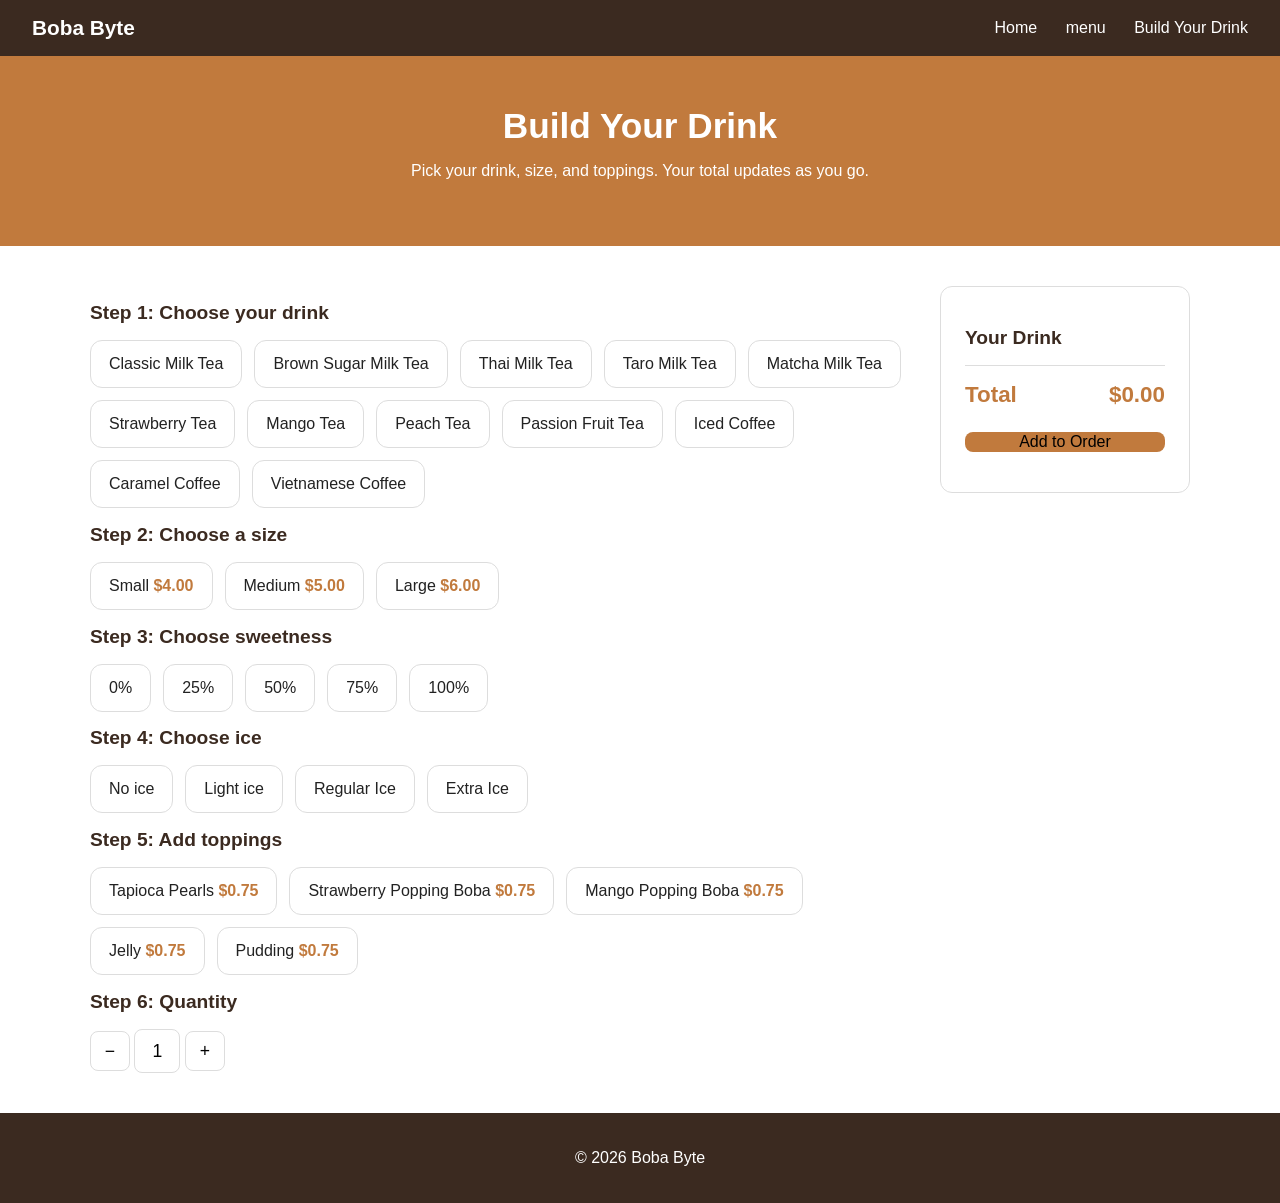
==== build.html @ d5770d62 "Fix HTML and JavaScript syntax errors in build.html" ====
<!DOCTYPE html>
<html lang="en">
<head>
    <meta charset="UTF-8">
    <meta name="viewport" content="width=device-width, initial-scale=1">
    <title>Build Your Drink | Boba Byte </title>
    <style>
        body { margin: 0; font-family: Arial, sans-serif; color: #222; }

        nav { display: flex; align-items: center; justify-content: space-between; padding: 16px 32px; background: #3b2a20; color: white;}
        nav .logo {font-size: 1.3rem; font-weight: bold;}
        nav a { color: white; text-decoration: none; margin-left: 24px; }
        nav a:hover { text-decoration: underline; }

        .banner { background: #c17a3d; color: white; text-align: center; padding: 50px 20px; }
        .banner h1 {font-size: 2.2rem; margin: 0 0 8px; }


        .builder { display: flex; gap: 32px; max-width: 1100px; margin: 0 auto; padding: 40px 20px; align-items: flex-start; }
        .steps { flex: 1; }
        h2 { color: #3b2a20; font-size: 1.2rem ; }

        /* These cards have the same hover effect as the drink cards */

        .options { display: flex; flex-wrap: wrap; gap:12px; }
        .options input { position: absolute; opacity: 0; }
        .option { display: block; padding: 14px 18px; border: 1px solid #ddd; border-radius: 12px; cursor: pointer;
            transition: transform 0.15s ease, box-shadow 0.15s ease; }
        .options input { position: absolute; opacity: 0; }
        .option:hover { transform: scale(1.05); box-shadow: 0 6px 16px rgba(0,0,0,0.15) }
        .options input:checked + .option { outline: 2px solid #3b2a3b; }
        .price { color: #c17a3d; font-weight: bold;}

        .stepper button, .stepper input { width: 40px; height: 40px; font-size: 1.1rem; text-align: center;
            border: 1px solid #ddd; border-radius: 8px; background: white; }

        .summary { width: 200px; position: sticky; top: 20px; padding: 24px; border: 1px solid #ddd; border-radius: 12px; }
        .summary p {display: flex; justify-content: space-between; gap: 12px; margin: 8px 0; }
        .total { border-top: 1px solid#ddd; padding-top: 16px; font-size:  1.4rem; font-weight: bold; color: #c17a3d }
        .summary button { width: 100%; margin-top: 16px; font-size: 1rem; border: none;
            border-radius: 8px; background: #c17a3d; }
        

        footer {background: #3b2a20; color: white; text-align: center; padding: 20px; }
        @media (max-width: 800px) { 
            .builder { flex-direction: column; }
            .summary {width: auto; position: static; align-self: stretch}
        }

    
     </style>

    </head>

<body> 


    <nav>
        <div class="logo">Boba Byte </div>

        <div> 
            <a href="index.html">Home</a>
            <a href="menu.html">menu</a>
            <a href="build.html">Build Your Drink</a>

        
        </div>
     </nav>

    <section class="banner">
        <h1>Build Your Drink</h1>
        <p>Pick your drink, size, and toppings. Your total updates as you go.</p>
    </section>

    <main class="builder">
        <div class="steps">
             <h2>Step 1: Choose your drink</h2>   <div class="options" id="drink"></div>
             <h2>Step 2: Choose a size</h2>       <div class="options" id="size"></div>
             <h2>Step 3: Choose sweetness</h2>    <div class="options" id="sweetness"></div>
             <h2>Step 4: Choose ice</h2>          <div class="options" id="ice"></div>
             <h2>Step 5: Add toppings</h2>        <div class="options" id="topping"></div>
             <h2>Step 6: Quantity</h2>
             <div class="stepper">
                <button id="minus" aria-label="Decrease quatity">&minus;</button>
                <input id="qty" value="1" aria-label="Quantity">
                <button id="plus" aria-label="Increase quantity">+</button>
             </div>
         
        </div>


        <aside class="summary">
            <h2>Your Drink</h2>
            <div id="details"></div>
            <p class="total"><span>Total</span><span id="total">$0.00</span></p>
            <button id="add">Add to Order</button>
            <p id="message" role="status"></p>
        </aside>
    </main>


    <footer><p>&copy; 2026 Boba Byte </p></footer>

    <script>
        //All of the available choices that are stored here. If a selected option doesn't change the price it will be 0
        const choices= {
            drink: ["Classic Milk Tea", "Brown Sugar Milk Tea", "Thai Milk Tea", "Taro Milk Tea", "Matcha Milk Tea",
              "Strawberry Tea", "Mango Tea", "Peach Tea", "Passion Fruit Tea", "Iced Coffee",
              "Caramel Coffee", "Vietnamese Coffee"].map(name => [name, 0]),
            size: [["Small", 4.00], ["Medium", 5.00],["Large", 6.00]],
            sweetness: ["0%", "25%", "50%", "75%", "100%"].map(name => [name, 0]),
            ice: ["No ice", "Light ice", "Regular Ice", "Extra Ice"].map(name => [name,0]),
            topping: [["Tapioca Pearls", 0.75], ["Strawberry Popping Boba",0.75], ["Mango Popping Boba", 0.75], ["Jelly", 0.75], ["Pudding", 0.75]]

            
        };
        const defaults = ["Small", "100%", "Regular Ice"];

        // Build the options cards, topping use checkboxes, everything else uses radio buttons.
        for (const group in choices) {
            const type = group === "topping" ? "checkbox" : "";
            let html = "";
            for (const[name, price] of choices[group]) {
                const checked = defaults.includes(name) ? "checked" : "";
                let label = name;
                if (group === "size") label += ` <span class="price">$${price.toFixed(2)}</span>`;
                if (group === "topping") label += ` <span class="price">$${price.toFixed(2)}</span>`;
                html += ` <label><input type="${type}" name="${group}" value="${name}" data-price="${price}" ${checked}> <span class="option">${label}</span></label>`;
                                
            
            }
            document.getElementById(group).innerHTML =html;
        }

        const qtyBox = document.getElementById("qty");
        const message = document.getElementById("message");


        // Check the quantity before you use it: whole number from 1 to 20, otherwise change it
        function getQty() {
            let qty = parseInt(qtyBox.value);
            if (isNaN(qty) || qty < 1) qty = 1;
            if (qty > 20) qty = 20;
            qtyBox.value = qty;
            return qty;
        }

        function picked(group) {
            return [...document.querySelectorAll(`input[name="${group}"]:checked`)];
        }


        // This recalculates the price and updates the summary box
        function update() {
            const size = picked("size")[0];
            const toppings = picked("topping");
            const qty = getQty();

            let each = Number(size.dataset.price);
            toppings.forEach(t => each += Number(t.dataset.price));

            const rows = [
                ["Drink", picked("drink")[0]?.value || "Not chosen"],
                ["Size", size.value],
                ["Sweetness", picked("sweetness")[0].value],
                ["Ice", picked("ice")[0].value],
                ["Topping", toppings.map(t => t.value).join(", ") || "None"],
                ["Price each", "$" + each.toFixed(2)],
                ["Quantity", qty]

        ];

        document.getElementById("details").innerHTML =
          rows.map(([label, value]) => `<p><span>${label}</span><span>${value}</span></p>`).join("");
        document.getElementById("total").textContent = "$" + (each * qty).toFixed(2);
        message.textContent = "";
    }


    document.querySelectorAll(".options input").forEach(input => input.addEventListener("change", update));
    qtyBox.addEventListener("change", update);
    document.getElementById("minus").onclick = () => { qtyBox.value = getQty() - 1; update(); };
    document.getElementById("plus").onclick = () => { qtyBox.value = getQty() + 1; update(); };

    document.getElementById("add").onclick = () => {
        const drink = picked("drink")[0];
        message.style.color = drink ? "#2e7d32" : "#b3261e"
        message.textContent = drink
          ? `Added ${getQty()} ${drink.value} to your order (${document.getElementById("total").textContent})`
          : "Choose a drink is Step 1 before adding to your order.";

     };

     update();
    
    </script>
</body>
</html>
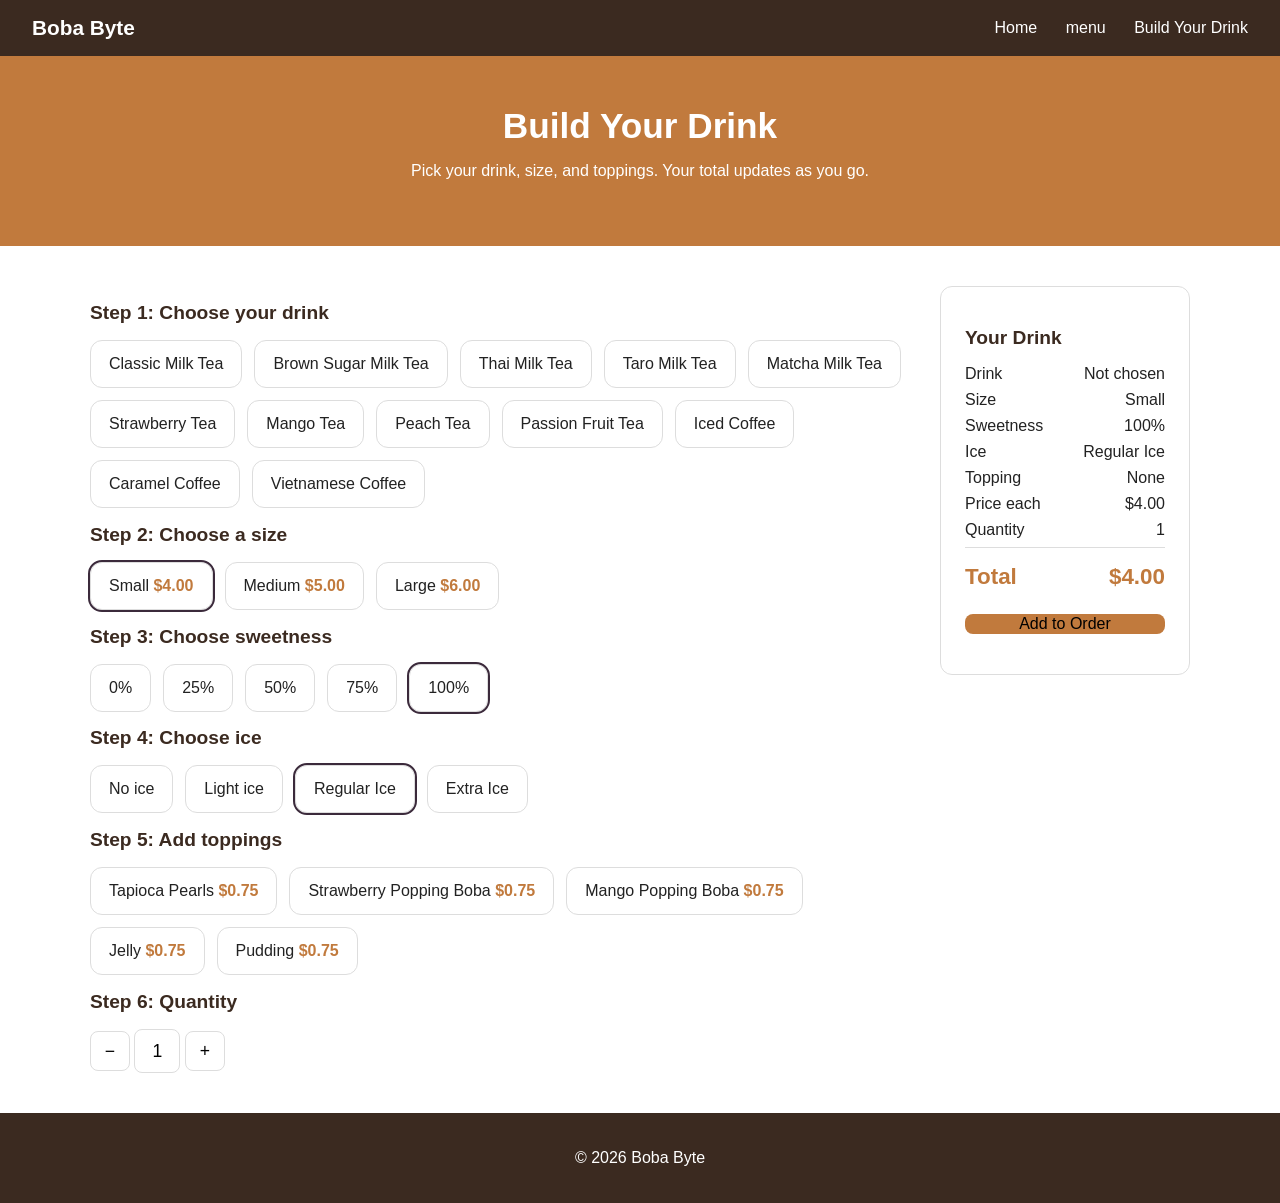
==== commit a975421c: "Change default input type for toppings to radio" ====
--- a/build.html
+++ b/build.html
@@ -118,7 +118,7 @@
 
         // Build the options cards, topping use checkboxes, everything else uses radio buttons.
         for (const group in choices) {
-            const type = group === "topping" ? "checkbox" : "";
+            const type = group === "topping" ? "checkbox" : "radio";
             let html = "";
             for (const[name, price] of choices[group]) {
                 const checked = defaults.includes(name) ? "checked" : "";
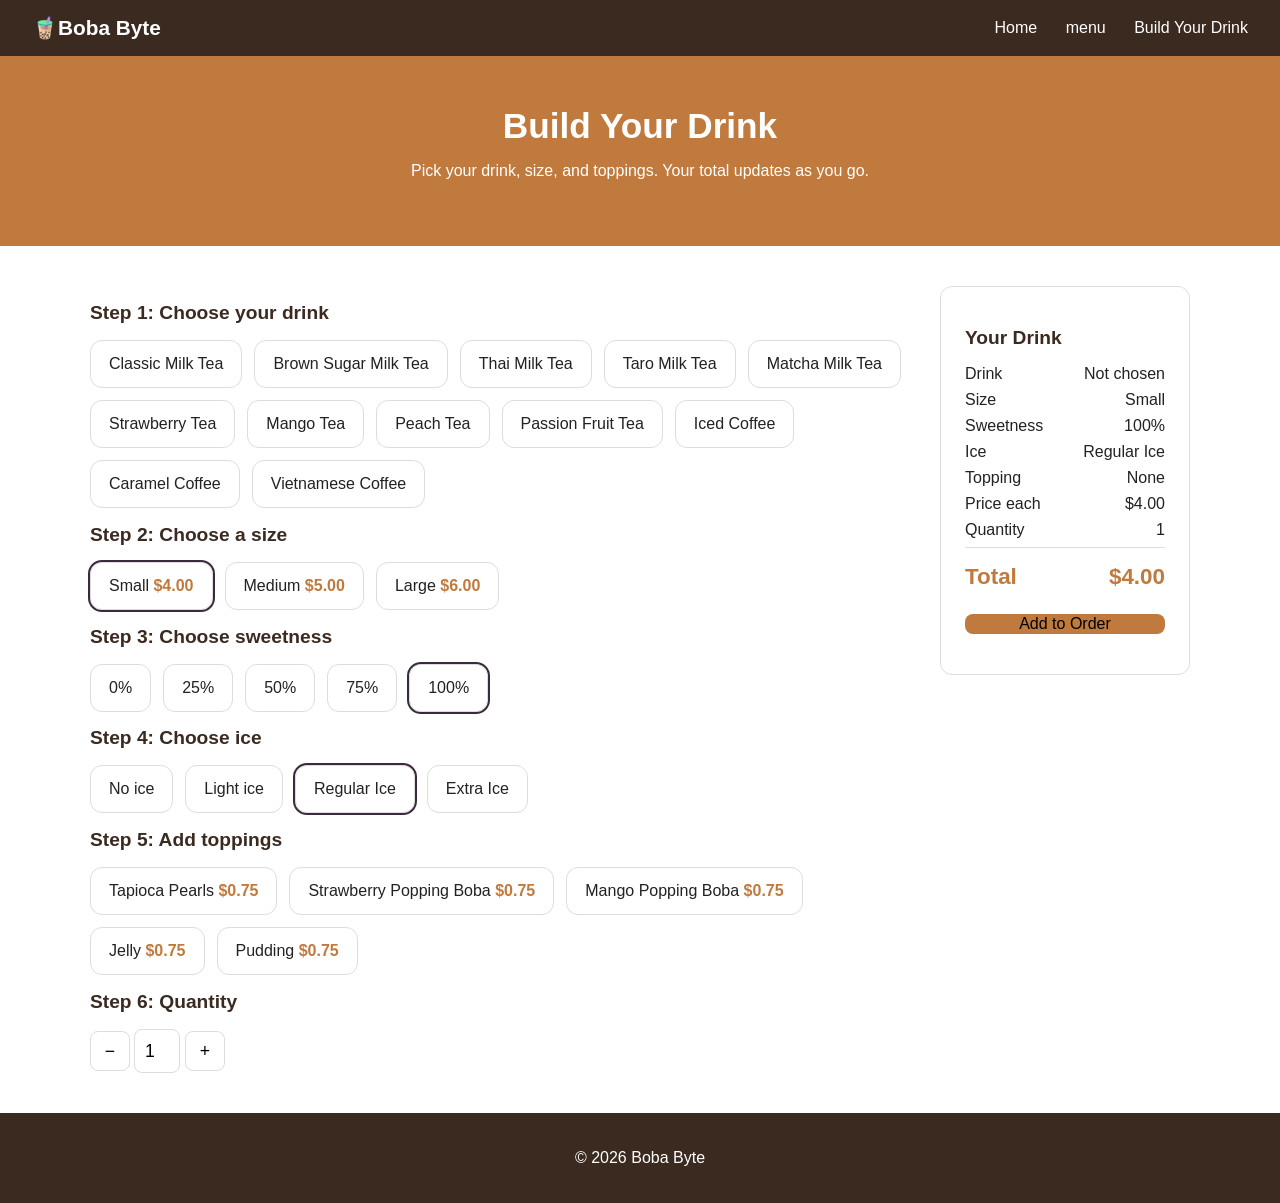
==== commit c9b71c99: "Update build.html" ====
--- a/build.html
+++ b/build.html
@@ -56,7 +56,7 @@
 
 
     <nav>
-        <div class="logo">Boba Byte </div>
+        <div class="logo">🧋Boba Byte </div>
 
         <div> 
             <a href="index.html">Home</a>
@@ -82,7 +82,7 @@
              <h2>Step 6: Quantity</h2>
              <div class="stepper">
                 <button id="minus" aria-label="Decrease quatity">&minus;</button>
-                <input id="qty" value="1" aria-label="Quantity">
+                <input id="qty" type="number" min="1" max="20" value="1" aria-label="Quantity">
                 <button id="plus" aria-label="Increase quantity">+</button>
              </div>
          
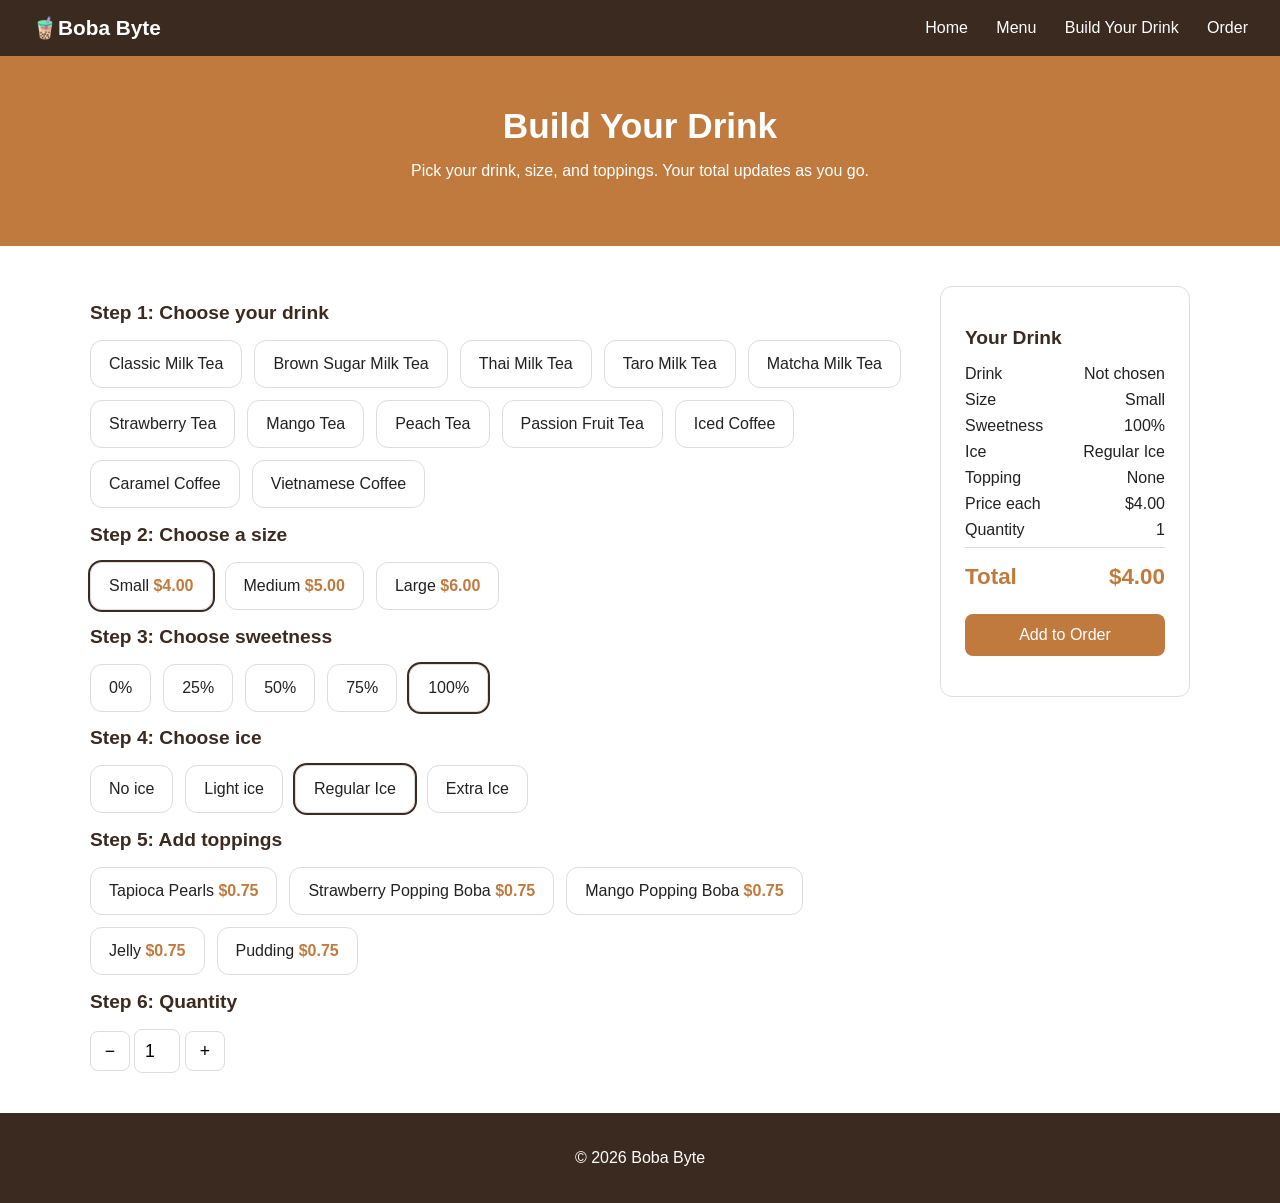
==== commit 5f4ce041: "Update build.html" ====
--- a/build.html
+++ b/build.html
@@ -26,9 +26,8 @@
         .options input { position: absolute; opacity: 0; }
         .option { display: block; padding: 14px 18px; border: 1px solid #ddd; border-radius: 12px; cursor: pointer;
             transition: transform 0.15s ease, box-shadow 0.15s ease; }
-        .options input { position: absolute; opacity: 0; }
         .option:hover { transform: scale(1.05); box-shadow: 0 6px 16px rgba(0,0,0,0.15) }
-        .options input:checked + .option { outline: 2px solid #3b2a3b; }
+        .options input:checked + .option { outline: 2px solid #3b2a20; }
         .price { color: #c17a3d; font-weight: bold;}
 
         .stepper button, .stepper input { width: 40px; height: 40px; font-size: 1.1rem; text-align: center;
@@ -36,9 +35,9 @@
 
         .summary { width: 200px; position: sticky; top: 20px; padding: 24px; border: 1px solid #ddd; border-radius: 12px; }
         .summary p {display: flex; justify-content: space-between; gap: 12px; margin: 8px 0; }
-        .total { border-top: 1px solid#ddd; padding-top: 16px; font-size:  1.4rem; font-weight: bold; color: #c17a3d }
+        .total { border-top: 1px solid #ddd; padding-top: 16px; font-size:  1.4rem; font-weight: bold; color: #c17a3d }
         .summary button { width: 100%; margin-top: 16px; font-size: 1rem; border: none;
-            border-radius: 8px; background: #c17a3d; }
+            border-radius: 8px; background: #c17a3d; color: white; padding: 12px; cursor: pointer; }
         
 
         footer {background: #3b2a20; color: white; text-align: center; padding: 20px; }
@@ -60,8 +59,9 @@
 
         <div> 
             <a href="index.html">Home</a>
-            <a href="menu.html">menu</a>
+            <a href="menu.html">Menu</a>
             <a href="build.html">Build Your Drink</a>
+            <a href="order.html">Order</a>
 
         
         </div>
@@ -81,7 +81,7 @@
              <h2>Step 5: Add toppings</h2>        <div class="options" id="topping"></div>
              <h2>Step 6: Quantity</h2>
              <div class="stepper">
-                <button id="minus" aria-label="Decrease quatity">&minus;</button>
+                <button id="minus" aria-label="Decrease quantity">&minus;</button>
                 <input id="qty" type="number" min="1" max="20" value="1" aria-label="Quantity">
                 <button id="plus" aria-label="Increase quantity">+</button>
              </div>
@@ -97,7 +97,7 @@
             <p id="message" role="status"></p>
         </aside>
     </main>
-
+    
 
     <footer><p>&copy; 2026 Boba Byte </p></footer>
 
@@ -148,6 +148,14 @@
         function picked(group) {
             return [...document.querySelectorAll(`input[name="${group}"]:checked`)];
         }
+        
+        function priceEach() {
+            const drink = picked("drink")[0];
+            let each = drink ? Number(drink.dataset.price) : 0;
+            each += Number(picked("size")[0].dataset.price);
+            picked("topping").forEach(t => each += Number(t.dataset.price));
+            return each;
+        }
 
 
         // This recalculates the price and updates the summary box
@@ -156,9 +164,7 @@
             const toppings = picked("topping");
             const qty = getQty();
 
-            let each = Number(size.dataset.price);
-            toppings.forEach(t => each += Number(t.dataset.price));
-
+            const each = priceEach();
             const rows = [
                 ["Drink", picked("drink")[0]?.value || "Not chosen"],
                 ["Size", size.value],
@@ -184,13 +190,26 @@
 
     document.getElementById("add").onclick = () => {
         const drink = picked("drink")[0];
-        message.style.color = drink ? "#2e7d32" : "#b3261e"
-        message.textContent = drink
-          ? `Added ${getQty()} ${drink.value} to your order (${document.getElementById("total").textContent})`
-          : "Choose a drink is Step 1 before adding to your order.";
-
-     };
-
+        if (!drink) {
+            message.style.color = "#b3261e";
+            message.textContent = "Choose a drink in Step 1 before adding to your order.";
+            return;
+        }
+        const item = {
+            drink: drink.value,
+            size: picked("size")[0].value,
+            sweetness: picked("sweetness")[0].value,
+            ice: picked("ice")[0].value,
+            toppings: picked("topping").map(t => t.value),
+            quantity: getQty(),
+            price: priceEach()
+        };
+        const order = JSON.parse(localStorage.getItem("order")) || [];
+        order.push(item);
+        localStorage.setItem("order", JSON.stringify(order));
+        message.style.color = "#2e7d32";
+        message.textContent= `Added ${item.quantity} ${item.drink} to your order (${document.getElementById("total").textContent})`;
+    };
      update();
     
     </script>
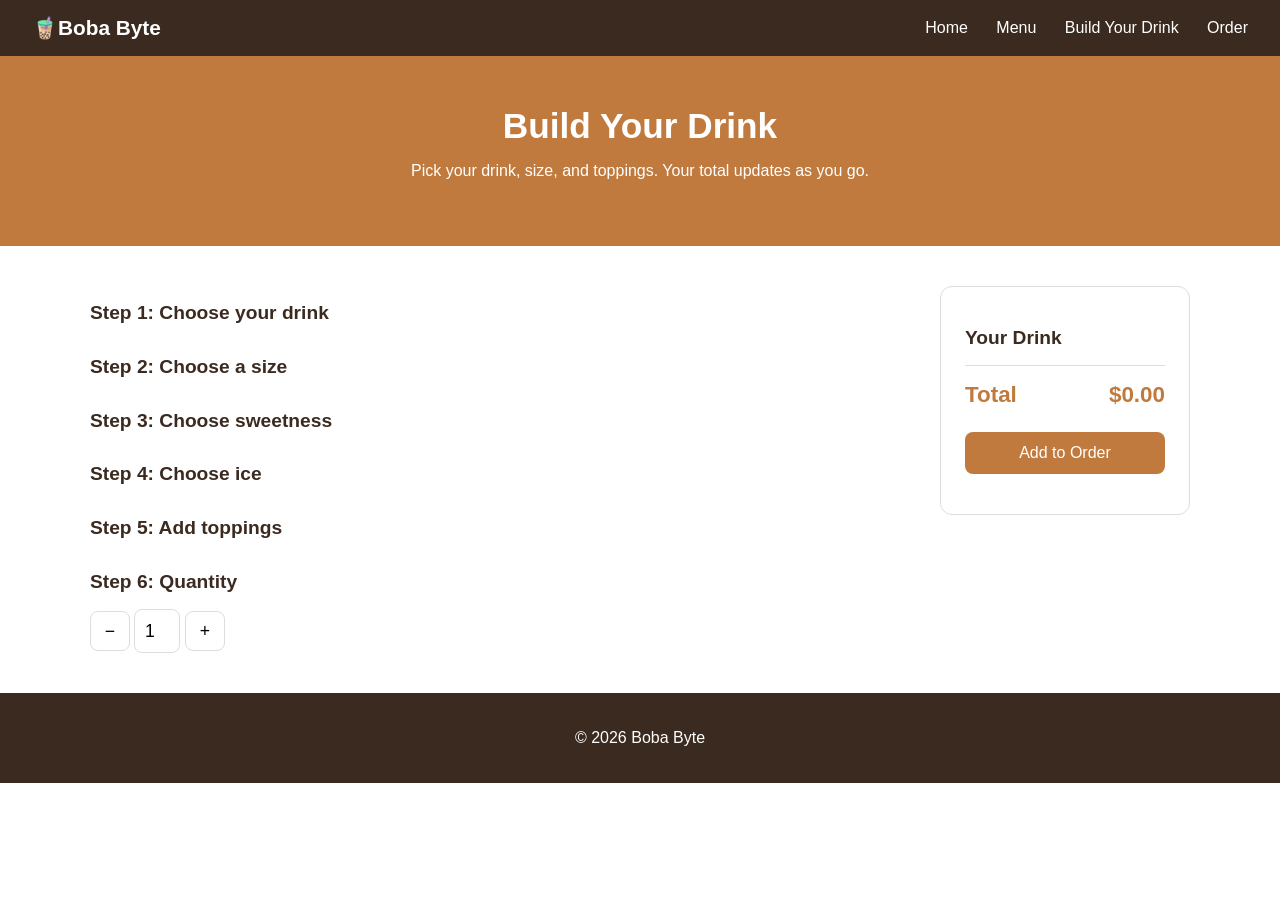
==== commit 2ec8d75c: "Refactor drink options and enhance styles Updated drink options and prices in the JavaScript section" ====
--- a/build.html
+++ b/build.html
@@ -4,16 +4,10 @@
     <meta charset="UTF-8">
     <meta name="viewport" content="width=device-width, initial-scale=1">
     <title>Build Your Drink | Boba Byte </title>
+    <link rel="stylesheet" href="style.css">
     <style>
-        body { margin: 0; font-family: Arial, sans-serif; color: #222; }
-
-        nav { display: flex; align-items: center; justify-content: space-between; padding: 16px 32px; background: #3b2a20; color: white;}
-        nav .logo {font-size: 1.3rem; font-weight: bold;}
-        nav a { color: white; text-decoration: none; margin-left: 24px; }
-        nav a:hover { text-decoration: underline; }
-
-        .banner { background: #c17a3d; color: white; text-align: center; padding: 50px 20px; }
-        .banner h1 {font-size: 2.2rem; margin: 0 0 8px; }
+      .banner {padding: 50px 20px; }
+      .banner h1 {font-size: 2.2rem; margin: 0 0 8px; }
 
 
         .builder { display: flex; gap: 32px; max-width: 1100px; margin: 0 auto; padding: 40px 20px; align-items: flex-start; }
@@ -39,7 +33,6 @@
         .summary button { width: 100%; margin-top: 16px; font-size: 1rem; border: none;
             border-radius: 8px; background: #c17a3d; color: white; padding: 12px; cursor: pointer; }
         
-
         footer {background: #3b2a20; color: white; text-align: center; padding: 20px; }
         @media (max-width: 800px) { 
             .builder { flex-direction: column; }
@@ -104,15 +97,15 @@
     <script>
         //All of the available choices that are stored here. If a selected option doesn't change the price it will be 0
         const choices= {
-            drink: ["Classic Milk Tea", "Brown Sugar Milk Tea", "Thai Milk Tea", "Taro Milk Tea", "Matcha Milk Tea",
-              "Strawberry Tea", "Mango Tea", "Peach Tea", "Passion Fruit Tea", "Iced Coffee",
-              "Caramel Coffee", "Vietnamese Coffee"].map(name => [name, 0]),
-            size: [["Small", 4.00], ["Medium", 5.00],["Large", 6.00]],
+            drink: [["Classic Milk Tea", 4.50],  ["Brown Sugar Milk Tea", 5.50] ["Thai Milk Tea", 5.00] ["Taro Milk Tea", 5.25],  ["Matcha Milk Tea", 5.50]
+              ["Strawberry Tea", 4.75] ["Mango Tea", 4.75] ["Peach Tea", 4.50] ["Passion Fruit Tea", 5.00] ["Iced Coffee", 4.00],
+              ["Caramel Coffee", 4.75] ["Vietnamese Coffee", 5.25].map(name => [name, 0]),
+            size: [["Small", 0], ["Medium", .50],["Large", 1.00]],
             sweetness: ["0%", "25%", "50%", "75%", "100%"].map(name => [name, 0]),
             ice: ["No ice", "Light ice", "Regular Ice", "Extra Ice"].map(name => [name,0]),
             topping: [["Tapioca Pearls", 0.75], ["Strawberry Popping Boba",0.75], ["Mango Popping Boba", 0.75], ["Jelly", 0.75], ["Pudding", 0.75]]
 
-            
+            ["Jelly", 0.50]
         };
         const defaults = ["Small", "100%", "Regular Ice"];
 
@@ -123,8 +116,8 @@
             for (const[name, price] of choices[group]) {
                 const checked = defaults.includes(name) ? "checked" : "";
                 let label = name;
-                if (group === "size") label += ` <span class="price">$${price.toFixed(2)}</span>`;
-                if (group === "topping") label += ` <span class="price">$${price.toFixed(2)}</span>`;
+                if (group === "drink") label += ` <span class="price">$${price.toFixed(2)}</span>`;
+                if (group === "size"|| group === "topping") label += ` <span class="price">$${price.toFixed(2)}</span>`;
                 html += ` <label><input type="${type}" name="${group}" value="${name}" data-price="${price}" ${checked}> <span class="option">${label}</span></label>`;
                                 
             
@@ -134,7 +127,11 @@
 
         const qtyBox = document.getElementById("qty");
         const message = document.getElementById("message");
-
+                // If the home page sent a drink (build.html?drink=Mango Tea), select it
+        const fromHome = new URLSearchParams(window.location.search).get("drink");
+        document.querySelectorAll('input[name="drink"]').forEach(input => {
+            if (input.value === fromHome) input.checked = true;
+        });
 
         // Check the quantity before you use it: whole number from 1 to 20, otherwise change it
         function getQty() {
--- a/style.css
+++ b/style.css
@@ -0,0 +1,156 @@
+body { margin: 0; font-family: Arial, sans-serif; color: #222; }
+nav { display: flex; align-items: center; justify-content: space-between; padding: 16px 32px; background: #3b2a20; color: white;}
+nav .logo { font-size: 1.3rem; font-weight: bold; }
+nav a { color: white; text-decoration: none; margin-left: 24px; }
+nav a:hover { text-decoration: underline; }
+footer { background: #3b2a20; color: white; text-align: center; padding: 20px; }
+/* ===== Home PAGE ===== */
+.banner {
+    background: #c17a3d;
+    color: white;
+    text-align: center;
+    padding: 80px 20px;
+}
+.banner h1 {
+    font-size: 2.2rem;
+    margin-bottom: 8px;
+}
+.banner button {
+    margin-top: 20px;
+    padding: 12px 24px;
+    font-size: 1rem;
+    border: none;
+    border-radius: 8px;
+    background: white;
+    color: #c17a3d;
+    cursor: pointer;
+}
+.banner button:hover { background: #f0e6d8; } 
+    
+/* ===== ORDER PAGE ===== */
+
+/* Main checkout layout */
+.order-section,
+.pickup-section {
+    max-width: 700px;
+    margin: 30px auto;
+    padding: 25px;
+    background-color: #fff;
+    border-radius: 10px;
+    box-shadow: 0 2px 8px rgba(0, 0, 0, 0.1);
+}
+
+/* Section headings */
+.order-section h1,
+.pickup-section h2 {
+    text-align: center;
+    color: #3b2a20;
+    margin-bottom: 20px;
+}
+
+/* Order list */
+#orderList {
+    margin-bottom: 20px;
+}
+
+.order-line {
+    padding: 15px;
+    margin-bottom: 10px;
+    background-color: #f8f4f0;
+    border-radius: 6px;
+    border-bottom: 1px solid #ddd;
+}
+
+/* Order totals */
+.order-totals {
+    padding-top: 15px;
+    border-top: 2px solid #ddd;
+}
+
+.order-totals p {
+    display: flex;
+    justify-content: space-between;
+    margin: 10px 0;
+    font-size: 16px;
+}
+
+.order-totals p:last-child {
+    font-size: 20px;
+    font-weight: bold;
+    color: #3b2a20;
+}
+
+/* Pickup form */
+#pickupForm {
+    display: flex;
+    flex-direction: column;
+    gap: 15px;
+}
+
+.pickup-section .form-group {
+    display: flex;
+    flex-direction: column;
+    gap: 5px;
+}
+
+.pickup-section .form-group label {
+    font-weight: bold;
+    color: #333;
+}
+
+/* Input fields */
+.pickup-section input[type="text"],
+.pickup-section input[type="tel"],
+.pickup-section input[type="email"],
+.pickup-section input[type="datetime-local"] {
+    padding: 10px;
+    font-size: 16px;
+    border: 1px solid #ccc;
+    border-radius: 5px;
+    width: 100%;
+    box-sizing: border-box;
+}
+
+/* Highlight selected input */
+.pickup-section input:focus {
+    outline: none;
+    border-color: #8b5e3c;
+}
+
+/* Confirmation checkbox */
+.pickup-section input[type="checkbox"] {
+    margin-right: 8px;
+    cursor: pointer;
+}
+
+.pickup-section label[for="confirmCheckbox"] {
+    display: flex;
+    align-items: center;
+    font-weight: normal;
+}
+
+/* Place Order button */
+#placeOrderBtn {
+    padding: 14px;
+    background-color: #c17a3d;
+    color: white;
+    border: none;
+    border-radius: 6px;
+    font-size: 18px;
+    font-weight: bold;
+    cursor: pointer;
+    transition: background-color 0.2s;
+}
+
+#placeOrderBtn:hover {
+    background-color: #a8652f;
+}
+
+/* Mobile responsiveness */
+@media (max-width: 600px) {
+    .order-section,
+    .pickup-section {
+        margin: 15px;
+        padding: 15px;
+    }
+}
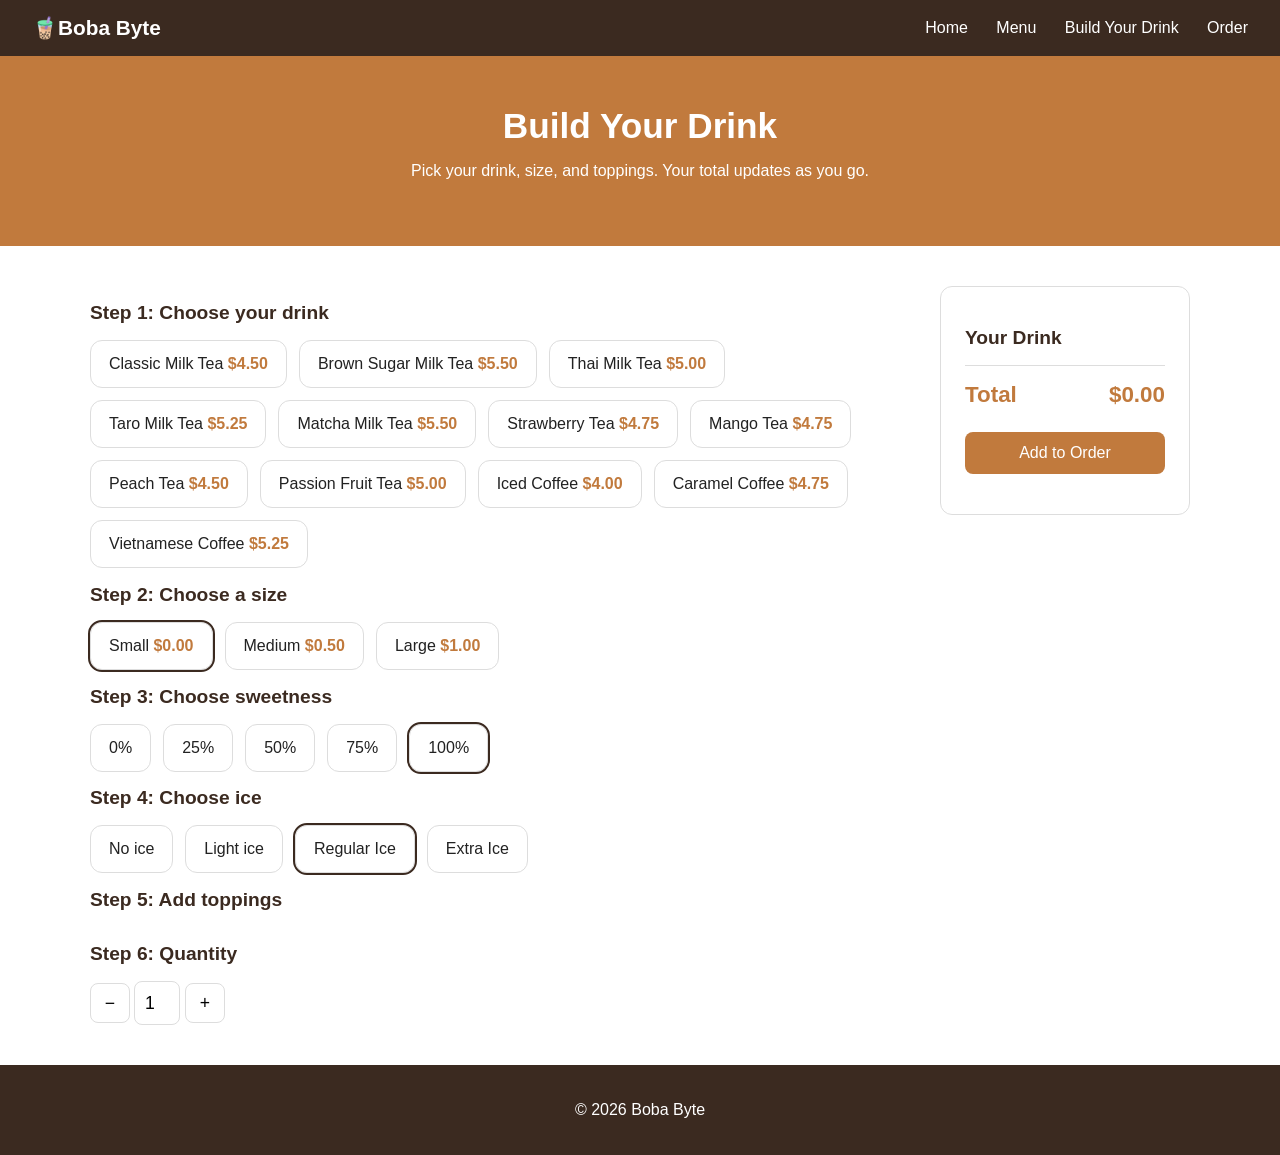
==== commit 5bbbec2e: "Fix drink options formatting in choices object" ====
--- a/build.html
+++ b/build.html
@@ -97,10 +97,11 @@
     <script>
         //All of the available choices that are stored here. If a selected option doesn't change the price it will be 0
         const choices= {
-            drink: [["Classic Milk Tea", 4.50],  ["Brown Sugar Milk Tea", 5.50] ["Thai Milk Tea", 5.00] ["Taro Milk Tea", 5.25],  ["Matcha Milk Tea", 5.50]
-              ["Strawberry Tea", 4.75] ["Mango Tea", 4.75] ["Peach Tea", 4.50] ["Passion Fruit Tea", 5.00] ["Iced Coffee", 4.00],
-              ["Caramel Coffee", 4.75] ["Vietnamese Coffee", 5.25].map(name => [name, 0]),
-            size: [["Small", 0], ["Medium", .50],["Large", 1.00]],
+                        drink: [["Classic Milk Tea", 4.50], ["Brown Sugar Milk Tea", 5.50], ["Thai Milk Tea", 5.00],
+              ["Taro Milk Tea", 5.25], ["Matcha Milk Tea", 5.50], ["Strawberry Tea", 4.75], ["Mango Tea", 4.75],
+              ["Peach Tea", 4.50], ["Passion Fruit Tea", 5.00], ["Iced Coffee", 4.00],
+              ["Caramel Coffee", 4.75], ["Vietnamese Coffee", 5.25]],
+             size: [["Small", 0], ["Medium", .50],["Large", 1.00]],
             sweetness: ["0%", "25%", "50%", "75%", "100%"].map(name => [name, 0]),
             ice: ["No ice", "Light ice", "Regular Ice", "Extra Ice"].map(name => [name,0]),
             topping: [["Tapioca Pearls", 0.75], ["Strawberry Popping Boba",0.75], ["Mango Popping Boba", 0.75], ["Jelly", 0.75], ["Pudding", 0.75]]
--- a/style.css
+++ b/style.css
@@ -54,11 +54,34 @@
 }
 
 .order-line {
+    display: flex;
+    justify-content: space-between;
+    align-items: center;
+    gap: 12px;
     padding: 15px;
     margin-bottom: 10px;
     background-color: #f8f4f0;
     border-radius: 6px;
     border-bottom: 1px solid #ddd;
+}
+
+.line-controls {
+    display: flex;
+    align-items: center;
+    gap: 8px;
+    white-space: nowrap;
+}
+
+.line-controls button {
+    padding: 4px 10px;
+    border: 1px solid #ddd;
+    border-radius: 6px;
+    background: white;
+    cursor: pointer;
+}
+
+.line-controls .remove-btn {
+    color: #b3261e;
 }
 
 /* Order totals */
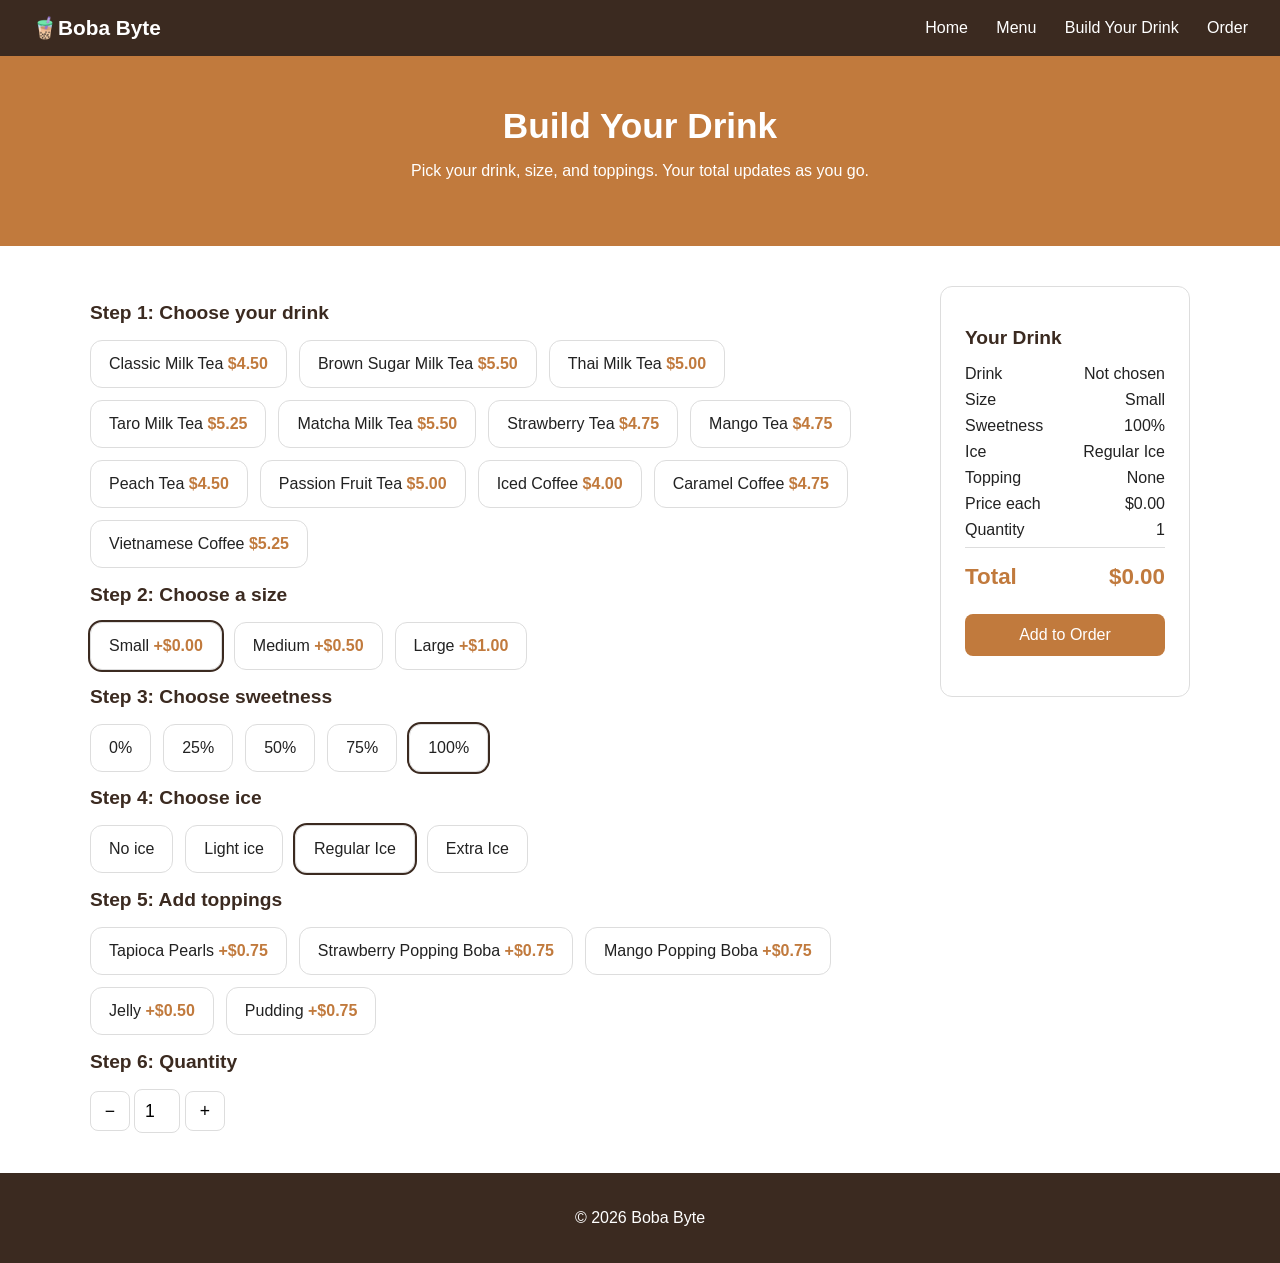
==== commit 91062158: "Fix topping prices in build.html" ====
--- a/build.html
+++ b/build.html
@@ -104,9 +104,7 @@
              size: [["Small", 0], ["Medium", .50],["Large", 1.00]],
             sweetness: ["0%", "25%", "50%", "75%", "100%"].map(name => [name, 0]),
             ice: ["No ice", "Light ice", "Regular Ice", "Extra Ice"].map(name => [name,0]),
-            topping: [["Tapioca Pearls", 0.75], ["Strawberry Popping Boba",0.75], ["Mango Popping Boba", 0.75], ["Jelly", 0.75], ["Pudding", 0.75]]
-
-            ["Jelly", 0.50]
+            topping: [["Tapioca Pearls", 0.75], ["Strawberry Popping Boba",0.75], ["Mango Popping Boba", 0.75], ["Jelly", 0.50], ["Pudding", 0.75]]
         };
         const defaults = ["Small", "100%", "Regular Ice"];
 
@@ -118,7 +116,7 @@
                 const checked = defaults.includes(name) ? "checked" : "";
                 let label = name;
                 if (group === "drink") label += ` <span class="price">$${price.toFixed(2)}</span>`;
-                if (group === "size"|| group === "topping") label += ` <span class="price">$${price.toFixed(2)}</span>`;
+                if (group === "size"|| group === "topping") label += ` <span class="price">+$${price.toFixed(2)}</span>`;
                 html += ` <label><input type="${type}" name="${group}" value="${name}" data-price="${price}" ${checked}> <span class="option">${label}</span></label>`;
                                 
             
